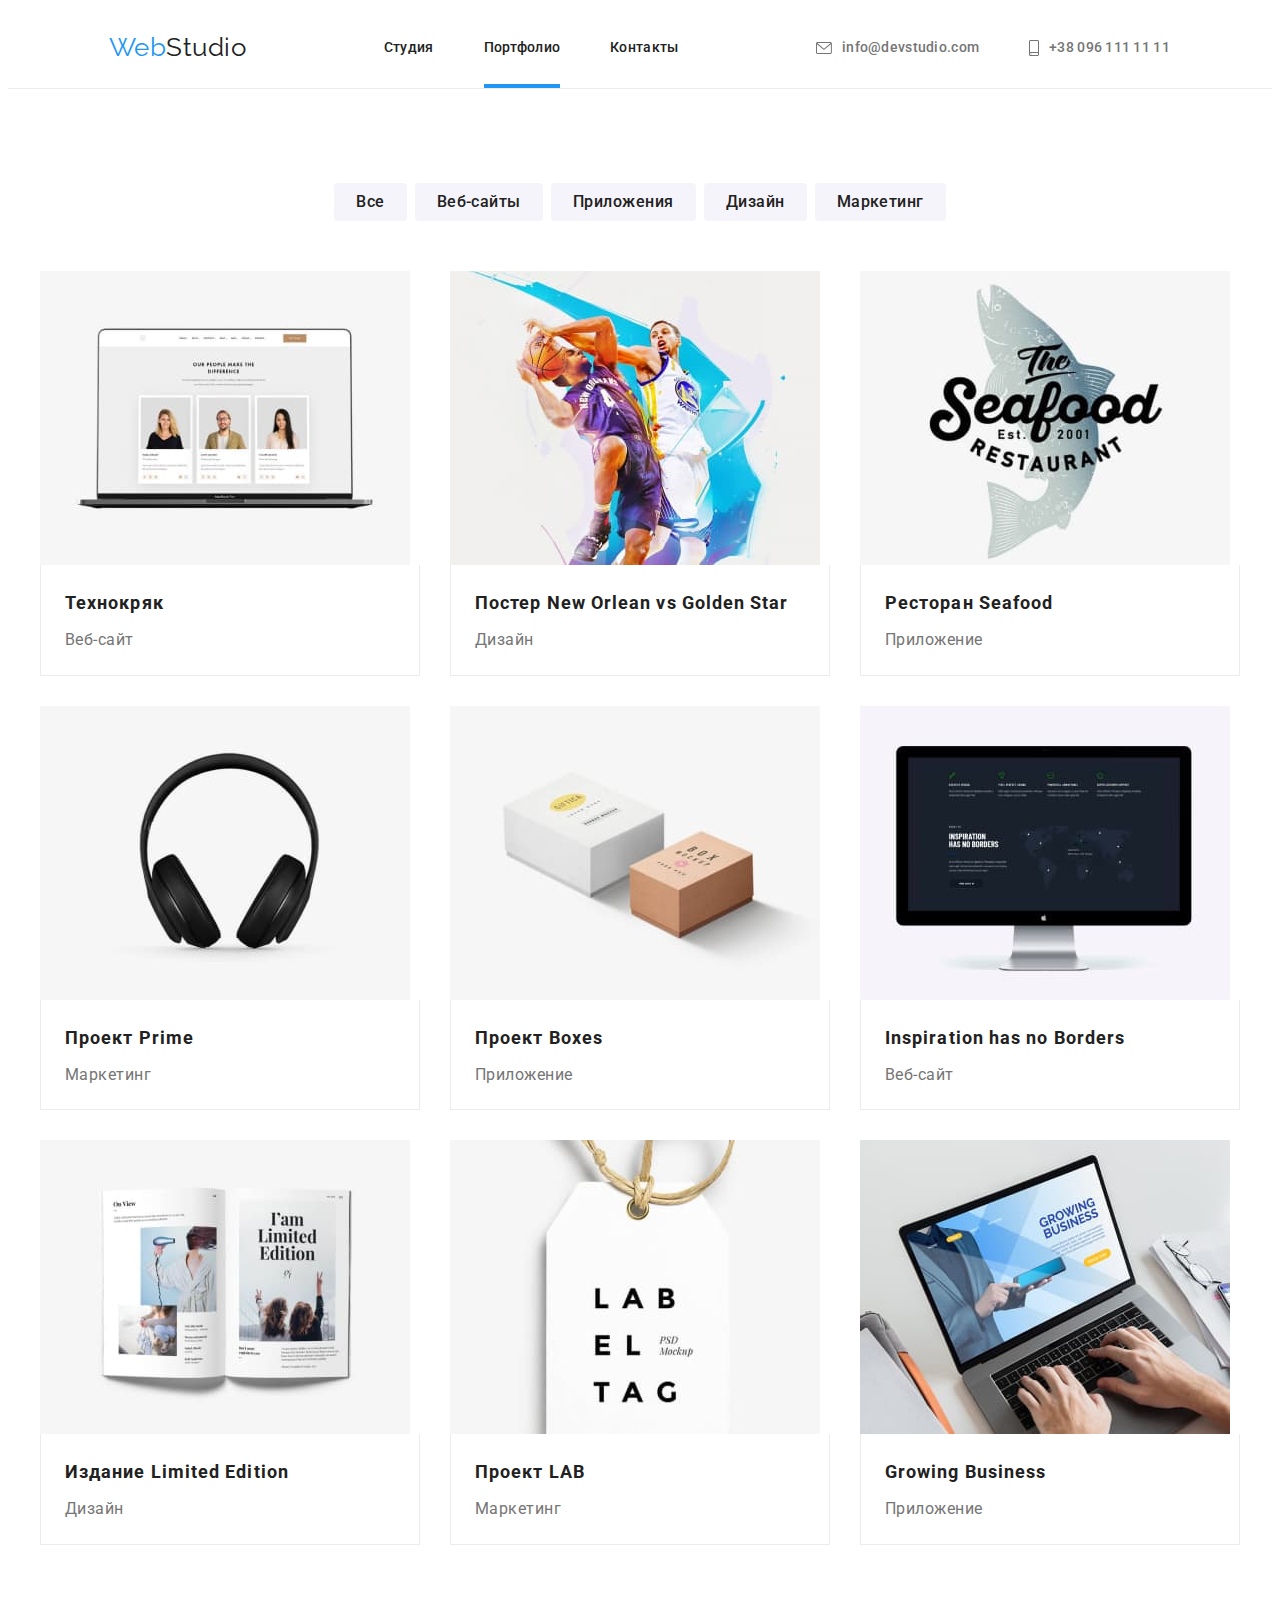
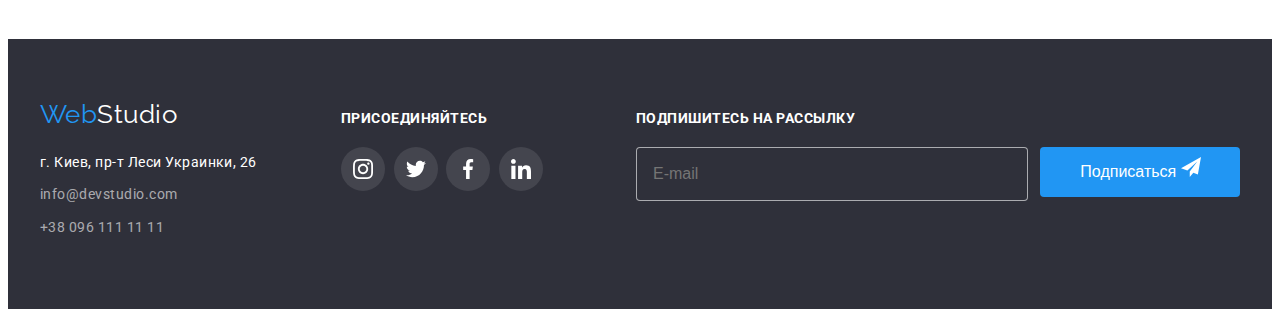
==== profolio.html @ 27721d6b "Замена селекторов шапки" ====
<!DOCTYPE html>
<html lang="ru">
<head>
    <meta charset="UTF-8">
    <meta http-equiv="X-UA-Compatible" content="IE=edge">
    <meta name="viewport" content="width=device-width, initial-scale=1.0">
    <title>Document</title>
    <link href="https://fonts.googleapis.com/css2?family=Raleway:wght@700&family=Roboto:wght@400;500;700;900&display=swap"
        rel="stylesheet">
    <link rel="stylesheet" href="https://cdnjs.cloudflare.com/ajax/libs/modern-normalize/1.1.0/modern-normalize.min.css"
            integrity="sha512-wpPYUAdjBVSE4KJnH1VR1HeZfpl1ub8YT/NKx4PuQ5NmX2tKuGu6U/JRp5y+Y8XG2tV+wKQpNHVUX03MfMFn9Q=="
            crossorigin="anonymous" referrerpolicy="no-referrer" />
    <link rel="stylesheet" href="./css/styles.css">
    <link rel="stylesheet" href="./css/main.css">
</head>
<body>
    <!--Шапка сайта-->
    <header class="header">
        <div class="container">
            <nav class="nav-header">
                <a class="logo" href="/">Web<span class="accent-header">Studio</span></a>
                <ul class="nav-set">
                    <li class="nav-list"><a class="nav-link" href="./index.html">Студия</a></li>
                    <li class="nav-list"><a class="nav-link current" href="./profolio.html">Портфолио</a></li>
                    <li class="nav-list"><a class="nav-link" href="">Контакты</a></li>
                </ul>
                <ul class="nav-adress">
                    <li class="nav-adress-list"><a class="nav-link connect" href="mailto:info@devstudio.com"><svg
                                class="nav-icon icon-envelope" widht="16" height="12">
                                <use href="./images/icons.svg#icon-envelope-hover-1"></use>
                            </svg>info@devstudio.com</a></li>
                    <li class="nav-adress-list widget"><a class="nav-link connect" href=" tel:+380961111111"><svg
                                class="nav-icon icon-phone" widht="10" height="16">
                                <use href="./images/icons.svg#icon-smartphone-1"></use>
                            </svg>+38 096 111 11 11</a></li>
                </ul>
            </nav>
        </div>
    </header>
    <!--Фильтер портфолио -->
    <div class="container">
    <main class="pf-main">
    <!-- <div class="container"> -->
     <ul class="pf-list">
        <li class="pf-list-li"><button class="button secondary" type="button">Все</button></li>
        <li class="pf-list-li"><button class="button secondary" type="button">Веб-сайты</button></li>
        <li class="pf-list-li"><button class="button secondary" type="button">Приложения</button></li>
        <li class="pf-list-li"><button class="button secondary" type="button">Дизайн</button></li>
        <li class="pf-list-li"><button class="button secondary" type="button">Маркетинг</button>
        </li>
    </ul>
    <!--Портфолио-->
    <ul class="port-hd">
        <li class="port-hd-list">
        <div class="port-top-text" ><img class="port-img" src="./images/prof1.jpg" alt="Ноутбук" width="370">
            <p class="port-top-item">Технокряк это современная площадка распространения коронавируса. Компании используют эту платформу для цифрового
            шпионажа и атак на защищённые сервера конкурентов.</p>
        </div>  
        <div class="port-hd-blok border">
            <h2 class="portfolio-title">Технокряк</h2>
            <p class="portfolio-text">Веб-сайт</p>
            </div>
        </li>
        <li class="port-hd-list"><img class="port-img" src="./images/prof2.jpg" alt="Постер" width="370">
            <div class="port-hd-blok border">
            <h2 class="portfolio-title">Постер New Orlean vs Golden Star</h2>
            <p class="portfolio-text">Дизайн</p>
            </div>
        </li>
        <li class="port-hd-list"><img class="port-img" src="./images/prof3.jpg" alt="Эмблема ресторана" width="370">
            <div class="port-hd-blok border">
            <h2 class="portfolio-title">Ресторан Seafood</h2>
            <p class="portfolio-text">Приложение</p>
            </div>
        </li>
        <li class="port-hd-list"><img class="port-img" src="./images/prof4.jpg" alt="Наушники" width="370">
            <div class="port-hd-blok border">
            <h2 class="portfolio-title">Проект Prime</h2>
            <p class="portfolio-text">Маркетинг</p>
            </div>
        </li>
        <li class="port-hd-list"><img class="port-img" src="./images/prof5.jpg" alt="Коробки" width="370">
            <div class="port-hd-blok border">
            <h2 class="portfolio-title">Проект Boxes</h2>
            <p class="portfolio-text">Приложение</p>
            </div>
        </li>
        <li class="port-hd-list"><img class="port-img" src="./images/prof6.jpg" alt="Монитор" width="370">
           <div class="port-hd-blok border">
            <h2 class="portfolio-title">Inspiration has no Borders</h2>
            <p class="portfolio-text">Веб-сайт</p>
            </div>
        </li>
        <li class="port-hd-list"><img class="port-img" src="./images/prof7.jpg" alt="Книга" width="370">
            <div class="port-hd-blok border">
            <h2 class="portfolio-title">Издание Limited Edition</h2>
            <p class="portfolio-text">Дизайн</p>
            </div>
        </li>
        <li class="port-hd-list"><img class="port-img" src="./images/prof8.jpg" alt="Бирка" width="370">
           <div class="port-hd-blok border">
            <h2 class="portfolio-title">Проект LAB</h2>
            <p class="portfolio-text">Маркетинг</p>
            </div>
        </li>
        <li class="port-hd-list"><img class="port-img" src="./images/prof9.jpg" alt="Руки на клавиатуре ноутбука" width="370">
           <div class="port-hd-blok border">
            <h2 class="portfolio-title">Growing Business</h2>
            <p class="portfolio-text">Приложение</p>
            </div>
        </li>
    </ul>
    </div>
    
    </main>
    <!--Подвал-->
<!--Подвал-->
<footer class="footer-title">
    <div class="container ft-block">
        <div class="foot-block">
            <a class="logo ft-logo" href="/">Web<span class="accent-footer">Studio</span></a>
            <ul class="footer-adress">
                <li class="footer-li"><a class="ad-list" href="">
                        г. Киев, пр-т Леси Украинки, 26</a></li>
                <li class="footer-li"><a class="ft-list" href="mailto:info@devstudio.com">info@devstudio.com</a></li>
                <li class="footer-li"><a class="ft-list" href="">+38 096 111 11 11</a></li>
            </ul>
        </div>
        <section class="social-network">
            <h3 class="sn-tatle">ПРИСОЕДИНЯЙТЕСЬ</h3>
            <ul class="sn-list">
                <li class="icon-center">
                    <a class="sn-item" href=""><svg class="sn-icon" widht="20" height="20">
                            <use href="./images/icons.svg#icon-instagram-2-1"></use>
                        </svg>
                    </a>
                </li>
                <li class="icon-center">
                    <a class="sn-item" href="">
                        <svg class="sn-icon" widht="20" height="20">
                            <use href="./images/icons.svg#icon-twitter-1-1"></use>
                        </svg>
                    </a>
                </li>
                <li class="icon-center">
                    <a class="sn-item" href="">
                        <svg class="sn-icon" widht="20" height="20">
                            <use href="./images/icons.svg#icon-facebook-1-1"></use>
                        </svg>
                    </a>
                </li>
                <li class="icon-center">
                    <a class="sn-item" href="">
                        <svg class="sn-icon" widht="20" height="20">
                            <use href="./images/icons.svg#icon-linkedin-1-1"></use>
                        </svg>
                    </a>
                </li>
            </ul>
        </section>
<div class="form-email">
    <p class="form-text">Подпишитесь на рассылку</p>
    <form class="form" action="">
        <input class="form-input" type="email" placeholder="E-mail" />
        <button class="form-btn">Подписаться
            <span><svg class="sn-icon" widht="24" height="24">
                    <use href="./images/icons.svg#icon-icon-send-1"></use>
                </svg></span>
        </button>
    </form>
</div>
    </div>
</footer>
</body>
</html>
---- css/styles.css ----
:root {
  --primary-text-color: #212121;
  --title-text-color: #757575;
  --accent-color: #2196f3;
  --accent-whiter-color: #ffffff;
  --primary-bg-color: #ffffff;
  --secondary-bg-color: #f5f4fa;
  --accent-bg-color: #2f303a;
}

body {
  background-color: var(--primary-bg-color);
  color: var(--primary-text-color);
  font-family: roboto, sans-serif;
  letter-spacing: 0.03em;
}

ul {
  list-style: none;
}

h1,
h2,
h3,
p,
ul {
  margin: 0;
}

ul {
  padding-left: 0;
}

/* General settings (общие стили) */

.container {
  width: 1200px;
  margin-left: auto;
  margin-right: auto;
  padding-left: 15px;
  padding-right: 15px;
}

.section {
  padding-top: 94px;
  padding-bottom: 94px;
}

.section {
  background-color: var(--secondary-bg-color);
}

.bgr-primary {
  background-color: var(--primary-bg-color);
}

/* .section-title {
  background-color: var(--accent-bg-color);
  color: var(--accent-whiter-color);
} */

/* logo*/

.logo {
  color: #2196f3;
  font-family: raleway, sans-serif;
  font-size: 26px;
  line-height: 1.2;
  text-decoration: none;
}
.accent-header {
  color: var(--primary-text-color);
}

.accent-footer {
  color: var(--accent-whiter-color);
}

/* HEADER (шапка сайта) */

.header {
  border-bottom: 1px solid #ececec;
}

.nav-header {
  display: flex;
  justify-content: space-around;
  align-items: center;
}

.nav-set {
  display: flex;
}

.nav-list {
  margin-right: 50px;
}

.nav-list:last-child {
  margin: 0;
}

.nav-link {
  padding-top: 32px;
  padding-bottom: 32px;

  color: var(--primary-text-color);
  font-weight: 500;
  font-size: 14px;
  line-height: 1.14;
  letter-spacing: 0.02em;
  text-decoration: none;
  transition-property: color;
  transition-duration: 250ms;
  transition-timing-function: cubic-bezier(0.4, 0, 0.2, 1);
}

.nav-link:hover,
.nav-link:focus {
  color: var(--accent-color);
}

.nav-link {
  display: inline-flex;
  align-items: center;
  text-decoration: none;
  cursor: pointer;
  position: relative;
}

.nav-adress {
  display: flex;
  color: var(--title-text-color);
}

.nav-adress-list {
  display: inline-block;
  color: var(--title-text-color);
  margin-right: 50px;
  fill: var(--title-text-color);
  transition-property: fill;
  transition-duration: 250ms;
  transition-timing-function: cubic-bezier(0.4, 0, 0.2, 1);
}

.nav-adress-list:last-child {
  margin: 0;
}

.nav-adress-list:hover,
.nav-adress-list:focus {
  fill: var(--accent-color);
}

.widget {
  width: 142px;
}

.nav-icon {
  margin-right: 10px;
  background-position: center;
  background-size: cover;
}

.icon-envelope {
  fill: currentColor;
  width: 16px;
  height: 12px;
}

.icon-phone {
  fill: currentColor;
  width: 10px;
  height: 16px;
  background-size: cover;
}

.connect {
  color: var(--title-text-color);
  transition-property: color;
  transition-duration: 250ms;
  transition-timing-function: cubic-bezier(0.4, 0, 0.2, 1);
}

.connect:hover,
.connect:focus {
  color: var(--accent-color);
}

.connect .current {
  color: var(--accent-color);
}

.current::after {
  content: '';
  background-color: var(--accent-color);
  height: 4px;
  width: 100%;
  position: absolute;
  top: 76px;
}

/* BORDER */

.border {
  border-bottom: 1px solid #ececec;
  border-left: 1px solid #ececec;
  border-right: 1px solid #ececec;
  padding: 20px 24px;
  transition-property: box-shadow;
  transition-duration: 250ms;
  transition-timing-function: cubic-bezier(0.4, 0, 0.2, 1);
}

.border:hover {
  box-shadow: 1px 4px rgba(0, 0, 0, 0.16), 0px 4px rgba(0, 0, 0, 0.06), 0px 1px rgba(0, 0, 0, 0.12);
}

.com-border {
  border: 1px solid rgba(0, 0, 0, 0.2);
  background-color: var(--primary-bg-color);
  border-radius: 1px 1px 4px 4px;
  box-shadow: 0px 2px rgba(0, 0, 0, 0.2), 0px 1px rgba(0, 0, 0, 0.14), 0px 1px rgba(0, 0, 0, 0.12);
}

/*  HEADER*/

.ft-list:hover,
.ft-list:focus,
.ad-list:hover,
.ad-list:focus {
  color: var(--accent-color);
}

/* Герой */

.hero-title {
  padding-top: 200px;
  margin-bottom: 30px;
  font-weight: 900;
  font-size: 44px;
  line-height: 1.4;
  text-align: center;
  letter-spacing: 0.06em;
  text-transform: uppercase;
  color: var(--accent-whiter-color);
}

.hero {
  text-align: center;
}
.container-hero {
  width: 1600px;
  height: 600px;
  margin-left: auto;
  margin-right: auto;
  background-color: var(--accent-bg-color);
  background-image: linear-gradient(to bottom, rgba(47, 48, 58, 0.4), rgba(47, 48, 58, 0.4)),
    url(../images/background.jpg);
  background-size: cover;
}

/* button */

.button.primary {
  padding: 10px 32px;
  font-weight: 700;
  background-color: var(--accent-color);
  color: var(--accent-whiter-color);
  font-family: inherit;
  font-size: 16px;
  line-height: 1.9;
  letter-spacing: 0.06em;
  border-radius: 4px;
  border: none;
  transition-property: background-color, color, border;
  transition-duration: 250ms;
  transition-timing-function: cubic-bezier(0.4, 0, 0.2, 1);
}

.button.secondary {
  padding: 6px 22px;

  background-color: var(--secondary-bg-color);
  color: var(--primary-text-color);
  font-family: inherit;
  font-weight: 500;
  font-size: 16px;
  line-height: 1.6;
  letter-spacing: 0.03em;
  border-radius: 4px;
  border: none;
  transition-property: background-color, color;
  transition-duration: 250ms;
  transition-timing-function: cubic-bezier(0.4, 0, 0.2, 1);
}

.button.secondary:hover,
.button.secondary:focus {
  background-color: var(--accent-color);
  color: var(--accent-whiter-color);
  box-shadow: 0px 2px rgba(0, 0, 0, 0.12), 0px 1px rgba(0, 0, 0, 0.08), 0px 3px rgba(0, 0, 0, 0.1);
}

/* Секция преимущества */

.cont-link {
  display: flex;
}

.advantage-block {
  width: 25%;
  margin-left: 30px;
}

.advantage-block:first-child {
  margin-left: 0;
}

.advantage {
  margin-bottom: 30px;
  display: flex;
  width: 270px;
  height: 120px;
  background-color: var(--secondary-bg-color);
  align-items: center;
  justify-content: center;
}

.advantage-icon {
  width: 70px;
  height: 70px;
  align-items: center;
}

.title {
  margin-bottom: 10px;
  padding-top: 30px;
  font-size: 14px;
  line-height: 1.14;
  text-transform: uppercase;
}

.text {
  color: var(--title-text-color);
  font-size: 14px;
  line-height: 1.7;
}

.not-padding {
  padding-bottom: 0;
}

/* Заголовки */
.headline {
  margin-bottom: 50px;

  font-size: 36px;
  line-height: 1.16;
  text-align: center;
}

.imgs {
  display: flex;
}

.imgs-list {
  margin-left: 30px;
  position: relative;
}

.imgs-list:first-child {
  margin-left: 0;
}

.top-text {
  position: absolute;
  font-size: 14px;
  line-height: 1.14;
  background-color: rgba(47, 48, 58, 0.8);
  width: 370px;
  height: 70px;
  top: 224px;
  color: var(--accent-whiter-color);
  text-align: center;
  text-transform: uppercase;
  padding-top: 27px;
}

/* Команда */

.command {
  display: flex;
}

.com-title {
  margin-left: 30px;
}

.com-title:first-child {
  margin-left: 0;
}

.com-img {
}

.list {
  margin-bottom: 10px;
  font-weight: 500;
  font-size: 16px;
  line-height: 1.19;
}

.item {
  margin-bottom: 16px;
  color: var(--title-text-color);
  font-size: 16px;
  line-height: 1.19;
}

.command-text {
  padding-top: 30px;
  padding-bottom: 30px;
  text-align: center;
}
.command-list {
  display: flex;
  padding-right: 32px;
  padding-left: 32px;
  justify-content: space-between;
}

.command-item {
  display: inline-flex;
  width: 44px;
  height: 44px;
  border-radius: 50%;
  justify-content: center;
  align-items: center;
  fill: #afb1b8;
  transition-property: background-color;
  transition-duration: 250ms;
  transition-timing-function: cubic-bezier(0.4, 0, 0.2, 1);
}

.command-item:last-child {
  margin-right: 0px;
}

.command-icon {
  display: inline-flex;
  width: 20px;
  height: 20px;
  background-size: contain;
  background-position: center;
}

.command-item:hover,
.command-item:focus {
  background-color: var(--accent-color);
  fill: var(--primary-bg-color);
}

/* Постоянные клиенты */

.crappy-clients {
  display: flex;
  width: 100%;
}

.crappy-list {
  display: flex;
  margin-right: 30px;
  background-color: var(--primary-bg-color);
  border: 1px solid #afb1b8;
  border-radius: 4px;
  width: 170px;
  height: 92px;
  justify-content: center;
  align-items: center;
  transition-property: border;
  transition-duration: 250ms;
  transition-timing-function: cubic-bezier(0.4, 0, 0.2, 1);
}

.icon-clients {
  fill: #afb1b8;
  transition-property: fill;
  transition-duration: 250ms;
  transition-timing-function: cubic-bezier(0.4, 0, 0.2, 1);
}

.not-margin {
  margin-right: 0px;
}

.shadow {
  box-shadow: 0px 4px rgba(0, 0, 0, 0.25);
}

.crappy-list:hover,
.crappy-list:focus {
  border: 1px solid var(--accent-color);
  fill: var(--accent-color);
}

.crappy-list:hover .icon-clients,
.crappy-list:focus .icon-clients {
  fill: var(--accent-color);
}
.shadow:hover,
.shadow:focus {
  box-shadow: 0px 4px rgba(54, 58, 248, 0.253);
}

/* Портфолио */

.pf-main {
  padding-top: 94px;
  padding-bottom: 94px;
}
.pf-list {
  margin-bottom: 50px;
  display: flex;
  justify-content: center;
  align-items: center;
}

.portfolio-title {
  margin-bottom: 4px;
  font-size: 18px;
  line-height: 2;
  letter-spacing: 0.06em;
}

.portfolio-text {
  color: var(--title-text-color);
  font-size: 16px;
  line-height: 1.87;
}

.port-hd {
  display: flex;
  flex-wrap: wrap;
  margin-left: -30px;
  margin-bottom: -30px;
  padding: 0;
  list-style: none;
  justify-content: center;
}

.port-hd-list {
  width: inherit;
  margin-left: 30px;
  margin-bottom: 30px;
  flex-basis: calc((100% - 90px) / 3);
  transition-property: box-shadow;
  transition-duration: 250ms;
  transition-timing-function: cubic-bezier(0.4, 0, 0.2, 1);
}

.port-hd-list:hover {
  box-shadow: 1px 4px rgba(0, 0, 0, 0.16), 0px 4px rgba(0, 0, 0, 0.06), 0px 1px rgba(0, 0, 0, 0.12);
}

.port-hd-list:hover .port-top-item {
  transform: translateY(0);
}

.port-img {
  display: block;
  margin: 0;
  padding: 0;
}

.port-top-text {
  position: relative;
  overflow: hidden;
}

.port-top-item {
  position: absolute;
  top: 0;
  left: 0;
  font-size: 18px;
  line-height: 1.55;
  width: 370px;
  height: 100%;
  background-color: rgba(33, 150, 243, 0.9);
  color: var(--accent-whiter-color);
  padding: 24px 63px;
  transform: translateY(100%);
  transition: transform 300ms linear;
}

/* Подвал */
.footer-title {
  padding-top: 60px;
  padding-bottom: 60px;

  background-color: var(--accent-bg-color);
  font-size: 14px;
  line-height: 1.71;
}

.footer-li {
  margin-bottom: 9px;
}
.ad-list {
  color: var(--accent-whiter-color);
  text-decoration: none;
  transition-property: color;
  transition-duration: 250ms;
  transition-timing-function: cubic-bezier(0.4, 0, 0.2, 1);
}

.ft-list {
  color: rgba(255, 255, 255, 0.6);
  text-decoration: none;
  transition-property: color;
  transition-duration: 250ms;
  transition-timing-function: cubic-bezier(0.4, 0, 0.2, 1);
}

.pf-list-li {
  margin-left: 8px;
}

.pf-list-li:first-child {
  margin-left: 0;
}

.ft-logo {
  display: block;
  width: 145px;
  padding-bottom: 20px;
}

.social-network {
  padding-top: 12px;
  display: flex;
  width: 207px;
  margin-right: 93px;
  flex-direction: column;

  color: var(--accent-whiter-color);
}
.sn-tatle {
  font-family: inherit;
  font-size: 14px;
  line-height: 1.14;
  align-items: center;
}

.sn-list {
  display: flex;
  justify-content: space-between;
}

.sn-item {
  display: inline-flex;
  width: 44px;
  height: 44px;
  background-color: rgba(255, 255, 255, 0.1);
  border-radius: 50%;
  justify-content: center;
  align-items: center;
  transition-property: background-color;
  transition-duration: 250ms;
  transition-timing-function: cubic-bezier(0.4, 0, 0.2, 1);
}

.sn-item:last-child {
  margin-right: 0px;
}

.sn-icon {
  display: inline-flex;
  width: 20px;
  height: 20px;
  background-size: contain;
  background-position: center;
  fill: var(--primary-bg-color);
}

.sn-item:hover,
.sn-item:focus {
  background-color: var(--accent-color);
}

.center {
  display: block;
  align-items: center;
}
.ft-block {
  display: flex;
}

.sn-tatle {
  margin-bottom: 20px;
}

.footer-adress {
  display: block;
  flex-direction: column;
  width: 231px;
}

.foot-block {
  display: block;
  margin-right: 70px;
}

.form-text {
  font-size: 14px;
  font-weight: 700;
  line-height: 1.14;
  color: var(--accent-whiter-color);
  text-transform: uppercase;
  margin-bottom: 20px;
  padding-top: 12px;
}
.form-input {
  font-size: 16px;
  line-height: 1.25;
  color: rgba(255, 255, 255, 0.6);
  width: 358px;
  height: 50px;
  background-color: var(--accent-bg-color);
  border: 1px solid rgba(255, 255, 255, 0.6);
  border-radius: 4px;
  padding-left: 16px;
  padding-right: 16px;
  margin-right: 12px;
}

.form-btn {
  font-size: 16px;
  line-height: 1.87;
  text-align: center;
  color: var(--accent-whiter-color);
  width: 200px;
  height: 50px;
  padding: 10px 28px 10px 29px;
  background-color: var(--accent-color);
  border: none;
  border-radius: 4px;
}

.form {
  display: flex;
}

/* MODAL */
.backdrop {
  position: fixed;
  width: 100vw;
  height: 100vh;
  background-color: rgba(0, 0, 0, 0.2);
  top: 0;
}

.modal {
  position: absolute;
  width: 528px;
  min-height: 581px;
  background-color: #ffffff;
  border-radius: 4px;
  top: 50%;
  left: 50%;
  transform: translate(-50%, -50%);
  padding: 40px 40px 0 40px;
}
.close-btn {
  position: absolute;
  top: 8px;
  right: 8px;
  width: 30px;
  height: 30px;

  background-image: url(../images/close.png);
  background-position: center;
  border-radius: 50%;
  border: 1px solid #afb1b8;
  transition-property: background-color;
  transition-duration: 250ms;
  transition-timing-function: cubic-bezier(0.4, 0, 0.2, 1);
}

.close-btn:hover,
.close-btn:focus {
  background-image: url(../images/close2.png);
  border: 1px solid var(--accent-color);
}

.is-hidden {
  visibility: hidden;
  opacity: 0;
  pointer-events: none;
}

.modal-title {
  font-size: 20px;
  line-height: 1.15;
  text-align: center;
  font-weight: 700;
  margin-bottom: 12px;
}

.modal-ladel {
  display: block;
  font-size: 12px;
  display: flex;
  flex-direction: column;
  width: 100%;
  color: var(--title-text-color);
  margin-bottom: 5px;
}

.input-wrap {
  height: 40px;
  display: block;
  position: relative;
}

.modal-input {
  width: 100%;
  height: 40px;
  background-color: transparent;
  border-radius: 5px;
  border: 1px solid rgba(33, 33, 33, 0.2);
  margin-bottom: 10px;
  padding-left: 41px;
  outline: none;
}

.modal-input-icon {
  position: absolute;
  top: 50%;
  transform: translateY(-50%);
  left: 12px;
}

.comment {
  font-size: 12px;
  line-height: 1.16;
  width: 100%;
  height: 120px;
  padding: 8px 16px 12px 16px;
  background-color: transparent;
  border-radius: 5px;
  border: 1px solid rgba(33, 33, 33, 0.2);
  resize: none;
  color: rgba(117, 117, 117, 0.5);
  margin-bottom: 10px;
}

.button-send {
  width: 200px;
  height: 50px;
  font-size: 16px;
  line-height: 1.87;
  font-weight: 700;
  color: var(--accent-whiter-color);
  background-color: var(--accent-color);
  border: none;
  border-radius: 4px;
  padding: 10px 55px;
  text-align: center;
  margin-left: 125px;
  margin-top: 20px;
  transition-property: background-color, color;
  transition-duration: 250ms;
  transition-timing-function: cubic-bezier(0.4, 0, 0.2, 1);
}

.check-text {
  display: flex;
  align-items: center;
  justify-content: center;
  position: relative;
  font-size: 14px;
  line-height: 1.71;
  color: var(--title-text-color);
  margin-right: 5px;
}
.check-link {
  color: var(--accent-color);
  margin: 5px;
}

.check-text span {
  display: flex;
  align-items: center;
  justify-content: center;
  width: 15px;
  height: 15px;
  border: 2px solid var(--primary-text-color);
  border-radius: 2px;
  margin-right: 5px;
}

.input-icon-check {
  display: flex;
  fill: var(--accent-whiter-color);
}

.modal-input:focus {
  border: 1px solid var(--accent-color);
}

.modal-input:focus + .modal-input-icon {
  fill: var(--accent-color);
}
.modal-fielt {
  margin-bottom: 10px;
}

.input-check:checked + .check-text span {
  background-color: var(--accent-color);
  border: none;
}
---- css/main.css ----
/* No CSS *//*# sourceMappingURL=main.css.map */
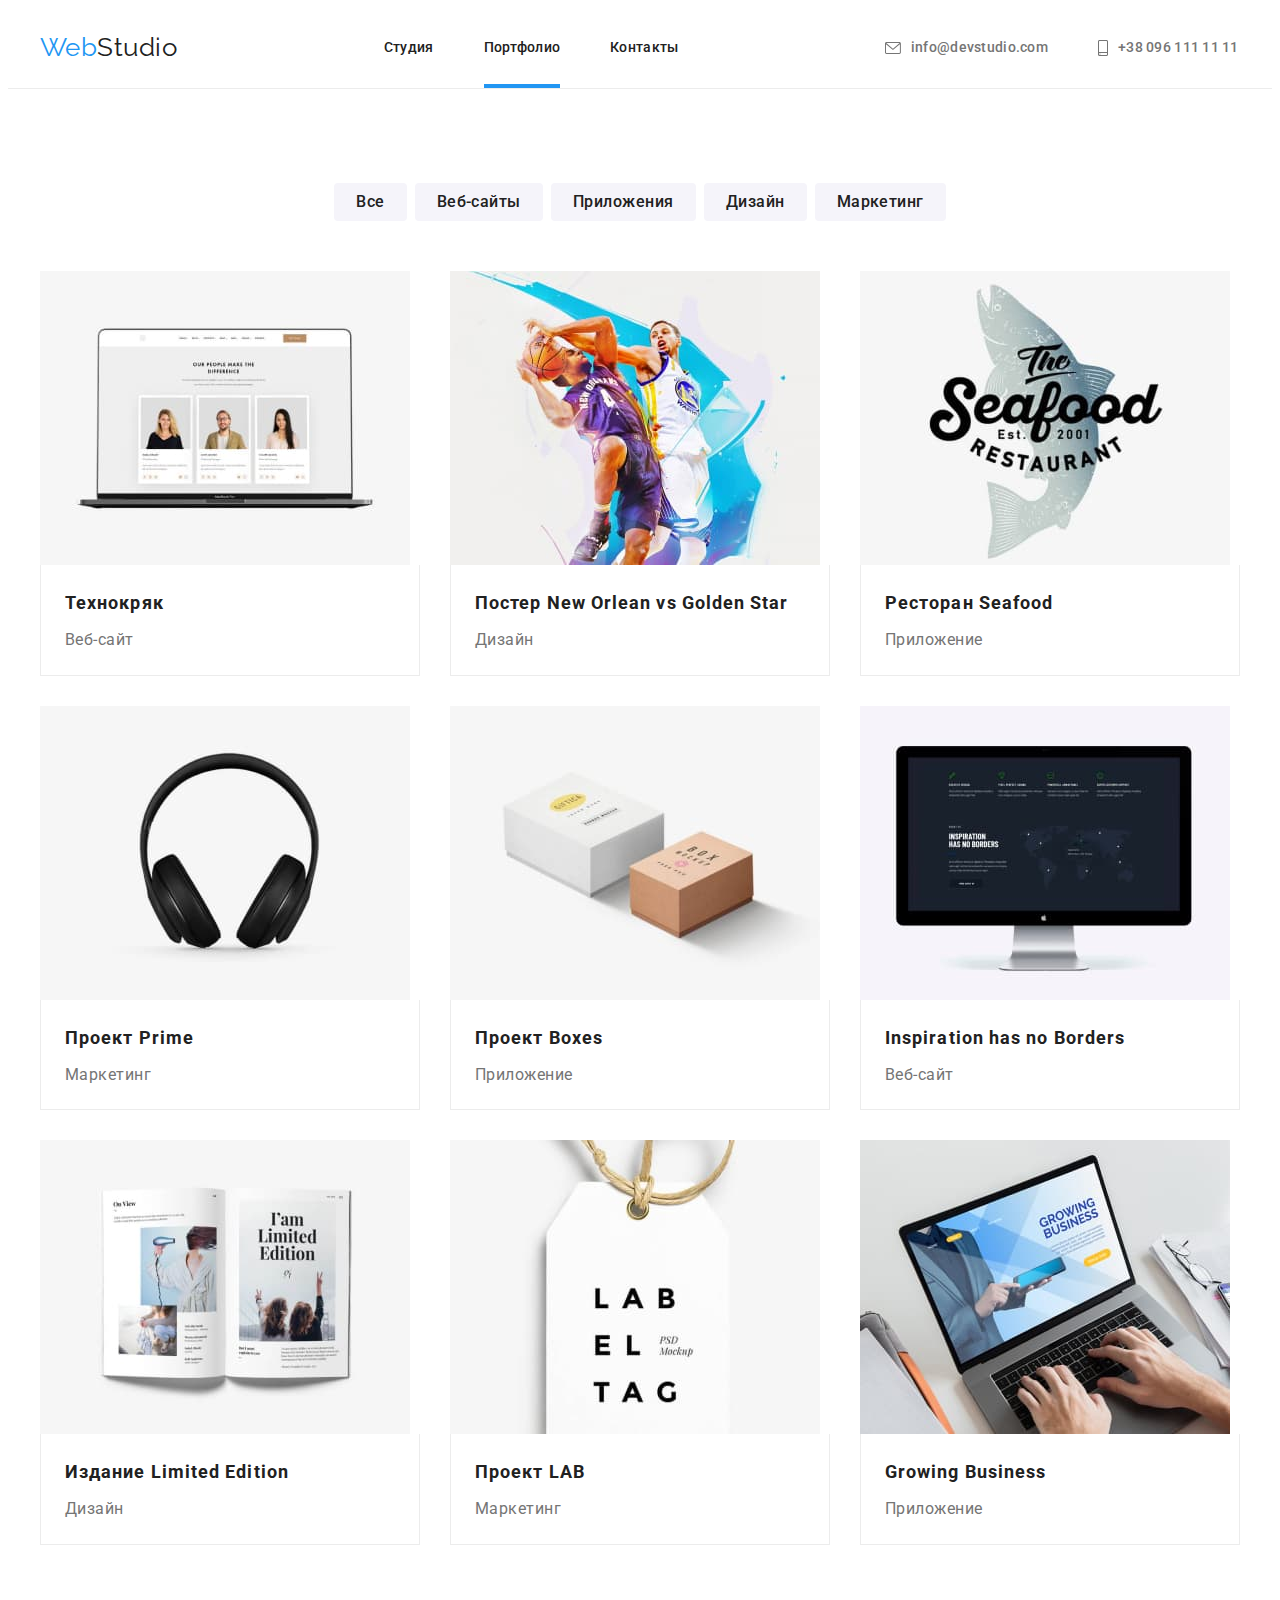
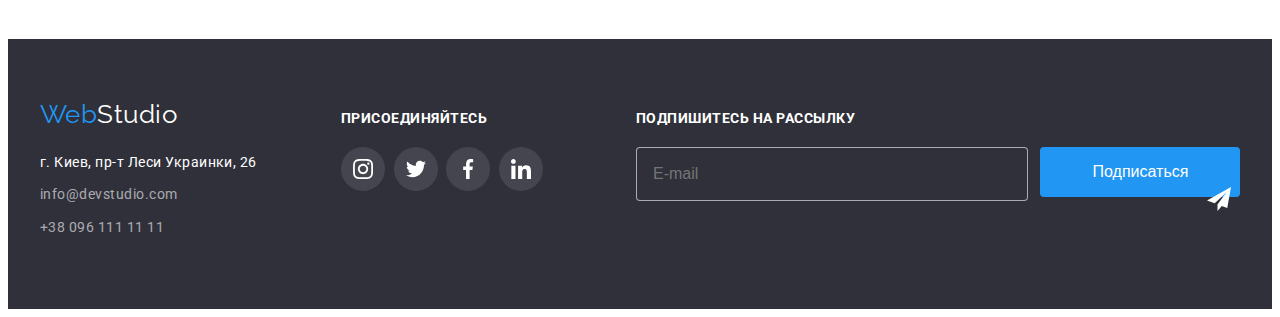
==== commit 8a297b76: "Замена селекторов 7" ====
--- a/profolio.html
+++ b/profolio.html
@@ -128,35 +128,36 @@
         </div>
         <section class="social-network">
             <h3 class="sn-tatle">ПРИСОЕДИНЯЙТЕСЬ</h3>
-            <ul class="sn-list">
-                <li class="icon-center">
-                    <a class="sn-item" href=""><svg class="sn-icon" widht="20" height="20">
-                            <use href="./images/icons.svg#icon-instagram-2-1"></use>
-                        </svg>
-                    </a>
-                </li>
-                <li class="icon-center">
-                    <a class="sn-item" href="">
-                        <svg class="sn-icon" widht="20" height="20">
-                            <use href="./images/icons.svg#icon-twitter-1-1"></use>
-                        </svg>
-                    </a>
-                </li>
-                <li class="icon-center">
-                    <a class="sn-item" href="">
-                        <svg class="sn-icon" widht="20" height="20">
-                            <use href="./images/icons.svg#icon-facebook-1-1"></use>
-                        </svg>
-                    </a>
-                </li>
-                <li class="icon-center">
-                    <a class="sn-item" href="">
-                        <svg class="sn-icon" widht="20" height="20">
-                            <use href="./images/icons.svg#icon-linkedin-1-1"></use>
-                        </svg>
-                    </a>
-                </li>
-            </ul>
+        <ul class="socials">
+            <li class="socials-list">
+                <a class="socials-link footer-soc-link" href=""><svg class="socials-icon footer-soc-icon" widht="20"
+                        height="20">
+                        <use href="./images/icons.svg#icon-instagram-2-1"></use>
+                    </svg>
+                </a>
+            </li>
+            <li class="socials-list">
+                <a class="socials-link footer-soc-link" href="">
+                    <svg class="socials-icon footer-soc-icon" widht="20" height="20">
+                        <use href="./images/icons.svg#icon-twitter-1-1"></use>
+                    </svg>
+                </a>
+            </li>
+            <li class="socials-list">
+                <a class="socials-link footer-soc-link" href="">
+                    <svg class="socials-icon footer-soc-icon" widht="20" height="20">
+                        <use href="./images/icons.svg#icon-facebook-1-1"></use>
+                    </svg>
+                </a>
+            </li>
+            <li class="socials-list">
+                <a class="socials-link footer-soc-link" href="">
+                    <svg class="socials-icon footer-soc-icon" widht="20" height="20">
+                        <use href="./images/icons.svg#icon-linkedin-1-1"></use>
+                    </svg>
+                </a>
+            </li>
+        </ul>
         </section>
 <div class="form-email">
     <p class="form-text">Подпишитесь на рассылку</p>
--- a/css/styles.css
+++ b/css/styles.css
@@ -1,58 +1,4 @@
-:root {
-  --primary-text-color: #212121;
-  --title-text-color: #757575;
-  --accent-color: #2196f3;
-  --accent-whiter-color: #ffffff;
-  --primary-bg-color: #ffffff;
-  --secondary-bg-color: #f5f4fa;
-  --accent-bg-color: #2f303a;
-}
-
-body {
-  background-color: var(--primary-bg-color);
-  color: var(--primary-text-color);
-  font-family: roboto, sans-serif;
-  letter-spacing: 0.03em;
-}
-
-ul {
-  list-style: none;
-}
-
-h1,
-h2,
-h3,
-p,
-ul {
-  margin: 0;
-}
-
-ul {
-  padding-left: 0;
-}
-
 /* General settings (общие стили) */
-
-.container {
-  width: 1200px;
-  margin-left: auto;
-  margin-right: auto;
-  padding-left: 15px;
-  padding-right: 15px;
-}
-
-.section {
-  padding-top: 94px;
-  padding-bottom: 94px;
-}
-
-.section {
-  background-color: var(--secondary-bg-color);
-}
-
-.bgr-primary {
-  background-color: var(--primary-bg-color);
-}
 
 /* .section-title {
   background-color: var(--accent-bg-color);
@@ -61,169 +7,23 @@
 
 /* logo*/
 
-.logo {
-  color: #2196f3;
-  font-family: raleway, sans-serif;
-  font-size: 26px;
-  line-height: 1.2;
-  text-decoration: none;
-}
-.accent-header {
-  color: var(--primary-text-color);
-}
-
-.accent-footer {
-  color: var(--accent-whiter-color);
-}
-
 /* HEADER (шапка сайта) */
-
-.header {
-  border-bottom: 1px solid #ececec;
-}
-
-.nav-header {
-  display: flex;
-  justify-content: space-around;
-  align-items: center;
-}
-
-.nav-set {
-  display: flex;
-}
-
-.nav-list {
-  margin-right: 50px;
-}
-
-.nav-list:last-child {
-  margin: 0;
-}
-
-.nav-link {
-  padding-top: 32px;
-  padding-bottom: 32px;
-
-  color: var(--primary-text-color);
-  font-weight: 500;
-  font-size: 14px;
-  line-height: 1.14;
-  letter-spacing: 0.02em;
-  text-decoration: none;
-  transition-property: color;
-  transition-duration: 250ms;
-  transition-timing-function: cubic-bezier(0.4, 0, 0.2, 1);
-}
-
-.nav-link:hover,
-.nav-link:focus {
-  color: var(--accent-color);
-}
-
-.nav-link {
-  display: inline-flex;
-  align-items: center;
-  text-decoration: none;
-  cursor: pointer;
-  position: relative;
-}
-
-.nav-adress {
-  display: flex;
-  color: var(--title-text-color);
-}
-
-.nav-adress-list {
-  display: inline-block;
-  color: var(--title-text-color);
-  margin-right: 50px;
-  fill: var(--title-text-color);
-  transition-property: fill;
-  transition-duration: 250ms;
-  transition-timing-function: cubic-bezier(0.4, 0, 0.2, 1);
-}
-
-.nav-adress-list:last-child {
-  margin: 0;
-}
-
-.nav-adress-list:hover,
-.nav-adress-list:focus {
-  fill: var(--accent-color);
-}
-
-.widget {
-  width: 142px;
-}
-
-.nav-icon {
-  margin-right: 10px;
-  background-position: center;
-  background-size: cover;
-}
-
-.icon-envelope {
-  fill: currentColor;
-  width: 16px;
-  height: 12px;
-}
-
-.icon-phone {
-  fill: currentColor;
-  width: 10px;
-  height: 16px;
-  background-size: cover;
-}
-
-.connect {
-  color: var(--title-text-color);
-  transition-property: color;
-  transition-duration: 250ms;
-  transition-timing-function: cubic-bezier(0.4, 0, 0.2, 1);
-}
-
-.connect:hover,
-.connect:focus {
-  color: var(--accent-color);
-}
-
-.connect .current {
-  color: var(--accent-color);
-}
-
-.current::after {
-  content: '';
-  background-color: var(--accent-color);
-  height: 4px;
-  width: 100%;
-  position: absolute;
-  top: 76px;
-}
 
 /* BORDER */
 
-.border {
-  border-bottom: 1px solid #ececec;
-  border-left: 1px solid #ececec;
-  border-right: 1px solid #ececec;
-  padding: 20px 24px;
-  transition-property: box-shadow;
-  transition-duration: 250ms;
-  transition-timing-function: cubic-bezier(0.4, 0, 0.2, 1);
-}
+/* Герой */
 
-.border:hover {
-  box-shadow: 1px 4px rgba(0, 0, 0, 0.16), 0px 4px rgba(0, 0, 0, 0.06), 0px 1px rgba(0, 0, 0, 0.12);
-}
+/* button */
 
-.com-border {
-  border: 1px solid rgba(0, 0, 0, 0.2);
-  background-color: var(--primary-bg-color);
-  border-radius: 1px 1px 4px 4px;
-  box-shadow: 0px 2px rgba(0, 0, 0, 0.2), 0px 1px rgba(0, 0, 0, 0.14), 0px 1px rgba(0, 0, 0, 0.12);
-}
+/* Секция преимущества */
 
-/*  HEADER*/
+/* Заголовки */
+
+/* Команда */
+
+/* Постоянные клиенты */
+
+/* Портфолио */
 
 .ft-list:hover,
 .ft-list:focus,
@@ -231,289 +31,6 @@
 .ad-list:focus {
   color: var(--accent-color);
 }
-
-/* Герой */
-
-.hero-title {
-  padding-top: 200px;
-  margin-bottom: 30px;
-  font-weight: 900;
-  font-size: 44px;
-  line-height: 1.4;
-  text-align: center;
-  letter-spacing: 0.06em;
-  text-transform: uppercase;
-  color: var(--accent-whiter-color);
-}
-
-.hero {
-  text-align: center;
-}
-.container-hero {
-  width: 1600px;
-  height: 600px;
-  margin-left: auto;
-  margin-right: auto;
-  background-color: var(--accent-bg-color);
-  background-image: linear-gradient(to bottom, rgba(47, 48, 58, 0.4), rgba(47, 48, 58, 0.4)),
-    url(../images/background.jpg);
-  background-size: cover;
-}
-
-/* button */
-
-.button.primary {
-  padding: 10px 32px;
-  font-weight: 700;
-  background-color: var(--accent-color);
-  color: var(--accent-whiter-color);
-  font-family: inherit;
-  font-size: 16px;
-  line-height: 1.9;
-  letter-spacing: 0.06em;
-  border-radius: 4px;
-  border: none;
-  transition-property: background-color, color, border;
-  transition-duration: 250ms;
-  transition-timing-function: cubic-bezier(0.4, 0, 0.2, 1);
-}
-
-.button.secondary {
-  padding: 6px 22px;
-
-  background-color: var(--secondary-bg-color);
-  color: var(--primary-text-color);
-  font-family: inherit;
-  font-weight: 500;
-  font-size: 16px;
-  line-height: 1.6;
-  letter-spacing: 0.03em;
-  border-radius: 4px;
-  border: none;
-  transition-property: background-color, color;
-  transition-duration: 250ms;
-  transition-timing-function: cubic-bezier(0.4, 0, 0.2, 1);
-}
-
-.button.secondary:hover,
-.button.secondary:focus {
-  background-color: var(--accent-color);
-  color: var(--accent-whiter-color);
-  box-shadow: 0px 2px rgba(0, 0, 0, 0.12), 0px 1px rgba(0, 0, 0, 0.08), 0px 3px rgba(0, 0, 0, 0.1);
-}
-
-/* Секция преимущества */
-
-.cont-link {
-  display: flex;
-}
-
-.advantage-block {
-  width: 25%;
-  margin-left: 30px;
-}
-
-.advantage-block:first-child {
-  margin-left: 0;
-}
-
-.advantage {
-  margin-bottom: 30px;
-  display: flex;
-  width: 270px;
-  height: 120px;
-  background-color: var(--secondary-bg-color);
-  align-items: center;
-  justify-content: center;
-}
-
-.advantage-icon {
-  width: 70px;
-  height: 70px;
-  align-items: center;
-}
-
-.title {
-  margin-bottom: 10px;
-  padding-top: 30px;
-  font-size: 14px;
-  line-height: 1.14;
-  text-transform: uppercase;
-}
-
-.text {
-  color: var(--title-text-color);
-  font-size: 14px;
-  line-height: 1.7;
-}
-
-.not-padding {
-  padding-bottom: 0;
-}
-
-/* Заголовки */
-.headline {
-  margin-bottom: 50px;
-
-  font-size: 36px;
-  line-height: 1.16;
-  text-align: center;
-}
-
-.imgs {
-  display: flex;
-}
-
-.imgs-list {
-  margin-left: 30px;
-  position: relative;
-}
-
-.imgs-list:first-child {
-  margin-left: 0;
-}
-
-.top-text {
-  position: absolute;
-  font-size: 14px;
-  line-height: 1.14;
-  background-color: rgba(47, 48, 58, 0.8);
-  width: 370px;
-  height: 70px;
-  top: 224px;
-  color: var(--accent-whiter-color);
-  text-align: center;
-  text-transform: uppercase;
-  padding-top: 27px;
-}
-
-/* Команда */
-
-.command {
-  display: flex;
-}
-
-.com-title {
-  margin-left: 30px;
-}
-
-.com-title:first-child {
-  margin-left: 0;
-}
-
-.com-img {
-}
-
-.list {
-  margin-bottom: 10px;
-  font-weight: 500;
-  font-size: 16px;
-  line-height: 1.19;
-}
-
-.item {
-  margin-bottom: 16px;
-  color: var(--title-text-color);
-  font-size: 16px;
-  line-height: 1.19;
-}
-
-.command-text {
-  padding-top: 30px;
-  padding-bottom: 30px;
-  text-align: center;
-}
-.command-list {
-  display: flex;
-  padding-right: 32px;
-  padding-left: 32px;
-  justify-content: space-between;
-}
-
-.command-item {
-  display: inline-flex;
-  width: 44px;
-  height: 44px;
-  border-radius: 50%;
-  justify-content: center;
-  align-items: center;
-  fill: #afb1b8;
-  transition-property: background-color;
-  transition-duration: 250ms;
-  transition-timing-function: cubic-bezier(0.4, 0, 0.2, 1);
-}
-
-.command-item:last-child {
-  margin-right: 0px;
-}
-
-.command-icon {
-  display: inline-flex;
-  width: 20px;
-  height: 20px;
-  background-size: contain;
-  background-position: center;
-}
-
-.command-item:hover,
-.command-item:focus {
-  background-color: var(--accent-color);
-  fill: var(--primary-bg-color);
-}
-
-/* Постоянные клиенты */
-
-.crappy-clients {
-  display: flex;
-  width: 100%;
-}
-
-.crappy-list {
-  display: flex;
-  margin-right: 30px;
-  background-color: var(--primary-bg-color);
-  border: 1px solid #afb1b8;
-  border-radius: 4px;
-  width: 170px;
-  height: 92px;
-  justify-content: center;
-  align-items: center;
-  transition-property: border;
-  transition-duration: 250ms;
-  transition-timing-function: cubic-bezier(0.4, 0, 0.2, 1);
-}
-
-.icon-clients {
-  fill: #afb1b8;
-  transition-property: fill;
-  transition-duration: 250ms;
-  transition-timing-function: cubic-bezier(0.4, 0, 0.2, 1);
-}
-
-.not-margin {
-  margin-right: 0px;
-}
-
-.shadow {
-  box-shadow: 0px 4px rgba(0, 0, 0, 0.25);
-}
-
-.crappy-list:hover,
-.crappy-list:focus {
-  border: 1px solid var(--accent-color);
-  fill: var(--accent-color);
-}
-
-.crappy-list:hover .icon-clients,
-.crappy-list:focus .icon-clients {
-  fill: var(--accent-color);
-}
-.shadow:hover,
-.shadow:focus {
-  box-shadow: 0px 4px rgba(54, 58, 248, 0.253);
-}
-
-/* Портфолио */
 
 .pf-main {
   padding-top: 94px;
@@ -636,6 +153,7 @@
   padding-bottom: 20px;
 }
 
+/* socials */
 .social-network {
   padding-top: 12px;
   display: flex;
@@ -652,46 +170,6 @@
   align-items: center;
 }
 
-.sn-list {
-  display: flex;
-  justify-content: space-between;
-}
-
-.sn-item {
-  display: inline-flex;
-  width: 44px;
-  height: 44px;
-  background-color: rgba(255, 255, 255, 0.1);
-  border-radius: 50%;
-  justify-content: center;
-  align-items: center;
-  transition-property: background-color;
-  transition-duration: 250ms;
-  transition-timing-function: cubic-bezier(0.4, 0, 0.2, 1);
-}
-
-.sn-item:last-child {
-  margin-right: 0px;
-}
-
-.sn-icon {
-  display: inline-flex;
-  width: 20px;
-  height: 20px;
-  background-size: contain;
-  background-position: center;
-  fill: var(--primary-bg-color);
-}
-
-.sn-item:hover,
-.sn-item:focus {
-  background-color: var(--accent-color);
-}
-
-.center {
-  display: block;
-  align-items: center;
-}
 .ft-block {
   display: flex;
 }
@@ -700,6 +178,7 @@
   margin-bottom: 20px;
 }
 
+/* footer */
 .footer-adress {
   display: block;
   flex-direction: column;
@@ -710,213 +189,6 @@
   display: block;
   margin-right: 70px;
 }
-
-.form-text {
-  font-size: 14px;
-  font-weight: 700;
-  line-height: 1.14;
-  color: var(--accent-whiter-color);
-  text-transform: uppercase;
-  margin-bottom: 20px;
-  padding-top: 12px;
-}
-.form-input {
-  font-size: 16px;
-  line-height: 1.25;
-  color: rgba(255, 255, 255, 0.6);
-  width: 358px;
-  height: 50px;
-  background-color: var(--accent-bg-color);
-  border: 1px solid rgba(255, 255, 255, 0.6);
-  border-radius: 4px;
-  padding-left: 16px;
-  padding-right: 16px;
-  margin-right: 12px;
-}
-
-.form-btn {
-  font-size: 16px;
-  line-height: 1.87;
-  text-align: center;
-  color: var(--accent-whiter-color);
-  width: 200px;
-  height: 50px;
-  padding: 10px 28px 10px 29px;
-  background-color: var(--accent-color);
-  border: none;
-  border-radius: 4px;
-}
-
-.form {
-  display: flex;
-}
+/* form */
 
 /* MODAL */
-.backdrop {
-  position: fixed;
-  width: 100vw;
-  height: 100vh;
-  background-color: rgba(0, 0, 0, 0.2);
-  top: 0;
-}
-
-.modal {
-  position: absolute;
-  width: 528px;
-  min-height: 581px;
-  background-color: #ffffff;
-  border-radius: 4px;
-  top: 50%;
-  left: 50%;
-  transform: translate(-50%, -50%);
-  padding: 40px 40px 0 40px;
-}
-.close-btn {
-  position: absolute;
-  top: 8px;
-  right: 8px;
-  width: 30px;
-  height: 30px;
-
-  background-image: url(../images/close.png);
-  background-position: center;
-  border-radius: 50%;
-  border: 1px solid #afb1b8;
-  transition-property: background-color;
-  transition-duration: 250ms;
-  transition-timing-function: cubic-bezier(0.4, 0, 0.2, 1);
-}
-
-.close-btn:hover,
-.close-btn:focus {
-  background-image: url(../images/close2.png);
-  border: 1px solid var(--accent-color);
-}
-
-.is-hidden {
-  visibility: hidden;
-  opacity: 0;
-  pointer-events: none;
-}
-
-.modal-title {
-  font-size: 20px;
-  line-height: 1.15;
-  text-align: center;
-  font-weight: 700;
-  margin-bottom: 12px;
-}
-
-.modal-ladel {
-  display: block;
-  font-size: 12px;
-  display: flex;
-  flex-direction: column;
-  width: 100%;
-  color: var(--title-text-color);
-  margin-bottom: 5px;
-}
-
-.input-wrap {
-  height: 40px;
-  display: block;
-  position: relative;
-}
-
-.modal-input {
-  width: 100%;
-  height: 40px;
-  background-color: transparent;
-  border-radius: 5px;
-  border: 1px solid rgba(33, 33, 33, 0.2);
-  margin-bottom: 10px;
-  padding-left: 41px;
-  outline: none;
-}
-
-.modal-input-icon {
-  position: absolute;
-  top: 50%;
-  transform: translateY(-50%);
-  left: 12px;
-}
-
-.comment {
-  font-size: 12px;
-  line-height: 1.16;
-  width: 100%;
-  height: 120px;
-  padding: 8px 16px 12px 16px;
-  background-color: transparent;
-  border-radius: 5px;
-  border: 1px solid rgba(33, 33, 33, 0.2);
-  resize: none;
-  color: rgba(117, 117, 117, 0.5);
-  margin-bottom: 10px;
-}
-
-.button-send {
-  width: 200px;
-  height: 50px;
-  font-size: 16px;
-  line-height: 1.87;
-  font-weight: 700;
-  color: var(--accent-whiter-color);
-  background-color: var(--accent-color);
-  border: none;
-  border-radius: 4px;
-  padding: 10px 55px;
-  text-align: center;
-  margin-left: 125px;
-  margin-top: 20px;
-  transition-property: background-color, color;
-  transition-duration: 250ms;
-  transition-timing-function: cubic-bezier(0.4, 0, 0.2, 1);
-}
-
-.check-text {
-  display: flex;
-  align-items: center;
-  justify-content: center;
-  position: relative;
-  font-size: 14px;
-  line-height: 1.71;
-  color: var(--title-text-color);
-  margin-right: 5px;
-}
-.check-link {
-  color: var(--accent-color);
-  margin: 5px;
-}
-
-.check-text span {
-  display: flex;
-  align-items: center;
-  justify-content: center;
-  width: 15px;
-  height: 15px;
-  border: 2px solid var(--primary-text-color);
-  border-radius: 2px;
-  margin-right: 5px;
-}
-
-.input-icon-check {
-  display: flex;
-  fill: var(--accent-whiter-color);
-}
-
-.modal-input:focus {
-  border: 1px solid var(--accent-color);
-}
-
-.modal-input:focus + .modal-input-icon {
-  fill: var(--accent-color);
-}
-.modal-fielt {
-  margin-bottom: 10px;
-}
-
-.input-check:checked + .check-text span {
-  background-color: var(--accent-color);
-  border: none;
-}
--- a/css/main.css
+++ b/css/main.css
@@ -1 +1,744 @@
-/* No CSS *//*# sourceMappingURL=main.css.map */+@charset "UTF-8";
+:root {
+  --primary-text-color: #212121;
+  --title-text-color: #757575;
+  --accent-color: #2196f3;
+  --accent-whiter-color: #ffffff;
+  --primary-bg-color: #ffffff;
+  --secondary-bg-color: #f5f4fa;
+  --accent-bg-color: #2f303a;
+}
+
+h1,
+h2,
+h3,
+p {
+  margin: 0;
+}
+
+ul {
+  padding-left: 0;
+  margin: 0;
+}
+
+.section {
+  padding-top: 94px;
+  padding-bottom: 94px;
+}
+
+.not-padding {
+  padding-bottom: 0;
+}
+
+.section {
+  background-color: var(--secondary-bg-color);
+}
+
+.bgr-primary {
+  background-color: var(--primary-bg-color);
+}
+
+body {
+  background-color: var(--primary-bg-color);
+  color: var(--primary-text-color);
+  font-family: roboto, sans-serif;
+  letter-spacing: 0.03em;
+}
+
+ul {
+  list-style: none;
+}
+
+.not-padding {
+  padding-bottom: 0;
+}
+
+.not-margin {
+  margin-right: 0px;
+}
+
+/* заголовки */
+.section {
+  background-color: var(--secondary-bg-color);
+}
+
+.bgr-primary {
+  background-color: var(--primary-bg-color);
+}
+
+.container {
+  width: 1200px;
+  margin-left: auto;
+  margin-right: auto;
+  padding-left: 15px;
+  padding-right: 15px;
+}
+
+.logo {
+  color: #2196f3;
+  font-family: raleway, sans-serif;
+  font-size: 26px;
+  line-height: 1.2;
+  text-decoration: none;
+}
+
+.accent-header {
+  color: var(--primary-text-color);
+}
+
+.accent-footer {
+  color: var(--accent-whiter-color);
+}
+
+.header {
+  border-bottom: 1px solid #ececec;
+}
+
+.nav-header {
+  display: flex;
+  justify-content: space-between;
+  align-items: center;
+}
+
+.nav-set {
+  display: flex;
+}
+
+.nav-list {
+  margin-right: 50px;
+}
+
+.nav-list:last-child {
+  margin: 0;
+}
+
+.nav-link {
+  padding-top: 32px;
+  padding-bottom: 32px;
+  color: var(--primary-text-color);
+  font-weight: 500;
+  font-size: 14px;
+  line-height: 1.14;
+  letter-spacing: 0.02em;
+  text-decoration: none;
+  transition-property: color;
+  transition-duration: 250ms;
+  transition-timing-function: cubic-bezier(0.4, 0, 0.2, 1);
+}
+
+.nav-link:hover,
+.nav-link:focus {
+  color: var(--accent-color);
+}
+
+.nav-link {
+  display: inline-flex;
+  align-items: center;
+  text-decoration: none;
+  cursor: pointer;
+  position: relative;
+}
+
+.nav-adress {
+  display: flex;
+  color: var(--title-text-color);
+}
+
+.nav-adress-list {
+  display: inline-block;
+  color: var(--title-text-color);
+  margin-right: 50px;
+  fill: var(--title-text-color);
+  transition-property: fill;
+  transition-duration: 250ms;
+  transition-timing-function: cubic-bezier(0.4, 0, 0.2, 1);
+}
+
+.nav-adress-list:last-child {
+  margin: 0;
+}
+
+.nav-adress-list:hover,
+.nav-adress-list:focus {
+  fill: var(--accent-color);
+}
+
+.widget {
+  width: 142px;
+}
+
+.nav-icon {
+  margin-right: 10px;
+  background-position: center;
+  background-size: cover;
+}
+
+.icon-envelope {
+  fill: currentColor;
+  width: 16px;
+  height: 12px;
+}
+
+.icon-phone {
+  fill: currentColor;
+  width: 10px;
+  height: 16px;
+  background-size: cover;
+}
+
+.connect {
+  color: var(--title-text-color);
+  transition-property: color;
+  transition-duration: 250ms;
+  transition-timing-function: cubic-bezier(0.4, 0, 0.2, 1);
+}
+
+.connect:hover,
+.connect:focus {
+  color: var(--accent-color);
+}
+
+.connect .current {
+  color: var(--accent-color);
+}
+
+.current::after {
+  content: '';
+  background-color: var(--accent-color);
+  height: 4px;
+  width: 100%;
+  position: absolute;
+  top: 76px;
+}
+
+.border {
+  border-bottom: 1px solid #ececec;
+  border-left: 1px solid #ececec;
+  border-right: 1px solid #ececec;
+  padding: 20px 24px;
+  transition-property: box-shadow;
+  transition-duration: 250ms;
+  transition-timing-function: cubic-bezier(0.4, 0, 0.2, 1);
+}
+
+.border:hover {
+  box-shadow: 1px 4px rgba(0, 0, 0, 0.16), 0px 4px rgba(0, 0, 0, 0.06), 0px 1px rgba(0, 0, 0, 0.12);
+}
+
+.about-border {
+  border: 1px solid rgba(0, 0, 0, 0.2);
+  background-color: var(--primary-bg-color);
+  border-radius: 1px 1px 4px 4px;
+  box-shadow: 0px 2px rgba(0, 0, 0, 0.2), 0px 1px rgba(0, 0, 0, 0.14), 0px 1px rgba(0, 0, 0, 0.12);
+}
+
+.hero {
+  width: 1600px;
+  height: 600px;
+  margin-left: auto;
+  margin-right: auto;
+  background-color: var(--accent-bg-color);
+  background-image: linear-gradient(to bottom, rgba(47, 48, 58, 0.4), rgba(47, 48, 58, 0.4)), url(../images/background.jpg);
+  background-size: cover;
+  text-align: center;
+}
+
+.hero-title {
+  padding-top: 200px;
+  margin-bottom: 30px;
+  font-weight: 900;
+  font-size: 44px;
+  line-height: 1.4;
+  text-align: center;
+  letter-spacing: 0.06em;
+  text-transform: uppercase;
+  color: var(--accent-whiter-color);
+}
+
+.button.primary {
+  padding: 10px 32px;
+  font-weight: 700;
+  background-color: var(--accent-color);
+  color: var(--accent-whiter-color);
+  font-family: inherit;
+  font-size: 16px;
+  line-height: 1.9;
+  letter-spacing: 0.06em;
+  border-radius: 4px;
+  border: none;
+  transition-property: background-color, color, border;
+  transition-duration: 250ms;
+  transition-timing-function: cubic-bezier(0.4, 0, 0.2, 1);
+}
+
+.button.secondary {
+  padding: 6px 22px;
+  background-color: var(--secondary-bg-color);
+  color: var(--primary-text-color);
+  font-family: inherit;
+  font-weight: 500;
+  font-size: 16px;
+  line-height: 1.6;
+  letter-spacing: 0.03em;
+  border-radius: 4px;
+  border: none;
+  transition-property: background-color, color;
+  transition-duration: 250ms;
+  transition-timing-function: cubic-bezier(0.4, 0, 0.2, 1);
+}
+
+.button.secondary:hover,
+.button.secondary:focus {
+  background-color: var(--accent-color);
+  color: var(--accent-whiter-color);
+  box-shadow: 0px 2px rgba(0, 0, 0, 0.12), 0px 1px rgba(0, 0, 0, 0.08), 0px 3px rgba(0, 0, 0, 0.1);
+}
+
+.feature {
+  display: flex;
+}
+
+.feature-list {
+  width: 25%;
+  margin-left: 30px;
+}
+
+.feature-list:first-child {
+  margin-left: 0;
+}
+
+.feature-img {
+  margin-bottom: 30px;
+  display: flex;
+  width: 270px;
+  height: 120px;
+  background-color: var(--secondary-bg-color);
+  align-items: center;
+  justify-content: center;
+}
+
+.feature-icon {
+  width: 70px;
+  height: 70px;
+  align-items: center;
+}
+
+.title {
+  margin-bottom: 10px;
+  font-size: 14px;
+  line-height: 1.14;
+  text-transform: uppercase;
+}
+
+.text {
+  color: var(--title-text-color);
+  font-size: 14px;
+  line-height: 1.7;
+}
+
+.pre-title {
+  margin-bottom: 50px;
+  font-size: 36px;
+  line-height: 1.16;
+  text-align: center;
+}
+
+.activity {
+  display: flex;
+}
+
+.activity-list {
+  margin-left: 30px;
+  position: relative;
+}
+
+.activity-list:first-child {
+  margin-left: 0;
+}
+
+.activity-text {
+  position: absolute;
+  font-size: 14px;
+  line-height: 1.14;
+  background-color: rgba(47, 48, 58, 0.8);
+  width: 370px;
+  height: 70px;
+  top: 224px;
+  color: var(--accent-whiter-color);
+  text-align: center;
+  text-transform: uppercase;
+  padding-top: 27px;
+}
+
+.socials {
+  display: flex;
+  justify-content: space-between;
+}
+
+.about-soc {
+  padding-right: 32px;
+  padding-left: 32px;
+}
+
+.socials-list {
+  width: 44px;
+  height: 44px;
+}
+
+.socials-link {
+  display: inline-flex;
+  width: 100%;
+  height: 100%;
+  border-radius: 50%;
+  justify-content: center;
+  align-items: center;
+  transition-property: background-color;
+  transition-duration: 250ms;
+  transition-timing-function: cubic-bezier(0.4, 0, 0.2, 1);
+}
+
+.socials-link:last-child {
+  margin-right: 0px;
+}
+
+.socials-icon {
+  display: inline-flex;
+  width: 20px;
+  height: 20px;
+  background-size: contain;
+  background-position: center;
+}
+
+.socials-link:hover,
+.socials-link:focus {
+  background-color: var(--accent-color);
+  fill: var(--primary-bg-color);
+}
+
+.about-soc-link {
+  fill: #afb1b8;
+}
+
+.footer-soc-link {
+  background-color: rgba(255, 255, 255, 0.1);
+  transition-property: background-color;
+  transition-duration: 250ms;
+  transition-timing-function: cubic-bezier(0.4, 0, 0.2, 1);
+}
+
+.footer-soc-link:hover,
+.footer-soc-link:focus {
+  background-color: var(--accent-color);
+}
+
+.footer-soc-icon {
+  fill: var(--primary-bg-color);
+}
+
+.about {
+  display: flex;
+}
+
+.about-list {
+  margin-left: 30px;
+}
+
+.about-list:first-child {
+  margin-left: 0;
+}
+
+.about-title {
+  margin-bottom: 10px;
+  font-weight: 500;
+  font-size: 16px;
+  line-height: 1.19;
+}
+
+.about-text {
+  margin-bottom: 16px;
+  color: var(--title-text-color);
+  font-size: 16px;
+  line-height: 1.19;
+}
+
+.about-items {
+  padding-top: 30px;
+  padding-bottom: 30px;
+  text-align: center;
+}
+
+.clients {
+  display: flex;
+  width: 100%;
+}
+
+.client-list {
+  margin-left: 30px;
+}
+
+.client-list:first-child {
+  margin-left: 0px;
+}
+
+.clients-link {
+  display: flex;
+  background-color: var(--primary-bg-color);
+  border: 1px solid #afb1b8;
+  border-radius: 4px;
+  width: 170px;
+  height: 92px;
+  justify-content: center;
+  align-items: center;
+  transition-property: border;
+  transition-duration: 250ms;
+  transition-timing-function: cubic-bezier(0.4, 0, 0.2, 1);
+}
+
+.clients-link:hover,
+.clients-link:focus {
+  border: 1px solid var(--accent-color);
+  fill: var(--accent-color);
+}
+
+.clients-link:hover .clients-icon,
+.clients-link:focus .clients-icon {
+  fill: var(--accent-color);
+}
+
+.clients-icon {
+  fill: #afb1b8;
+  transition-property: fill;
+  transition-duration: 250ms;
+  transition-timing-function: cubic-bezier(0.4, 0, 0.2, 1);
+}
+
+.shadow {
+  box-shadow: 0px 4px rgba(0, 0, 0, 0.25);
+}
+
+.shadow:hover,
+.shadow:focus {
+  box-shadow: 0px 4px rgba(54, 58, 248, 0.253);
+}
+
+.form-text {
+  font-size: 14px;
+  font-weight: 700;
+  line-height: 1.14;
+  color: var(--accent-whiter-color);
+  text-transform: uppercase;
+  margin-bottom: 20px;
+  padding-top: 12px;
+}
+
+.form {
+  display: flex;
+}
+
+.form-input {
+  font-size: 16px;
+  line-height: 1.25;
+  color: rgba(255, 255, 255, 0.6);
+  width: 358px;
+  height: 50px;
+  background-color: var(--accent-bg-color);
+  border: 1px solid rgba(255, 255, 255, 0.6);
+  border-radius: 4px;
+  padding-left: 16px;
+  padding-right: 16px;
+  margin-right: 12px;
+}
+
+.form-btn {
+  font-size: 16px;
+  line-height: 1.87;
+  text-align: center;
+  color: var(--accent-whiter-color);
+  width: 200px;
+  height: 50px;
+  padding: 10px 28px 10px 29px;
+  background-color: var(--accent-color);
+  border: none;
+  border-radius: 4px;
+}
+
+.form-icon {
+  display: inline-flex;
+  width: 20px;
+  height: 20px;
+  background-size: contain;
+  background-position: center;
+  fill: var(--primary-bg-color);
+}
+
+.backdrop {
+  position: fixed;
+  width: 100vw;
+  height: 100vh;
+  background-color: rgba(0, 0, 0, 0.2);
+  top: 0;
+}
+
+.modal {
+  position: absolute;
+  width: 528px;
+  min-height: 581px;
+  background-color: #ffffff;
+  border-radius: 4px;
+  top: 50%;
+  left: 50%;
+  transform: translate(-50%, -50%);
+  padding: 40px 40px 0 40px;
+}
+
+.close-btn {
+  position: absolute;
+  top: 8px;
+  right: 8px;
+  width: 30px;
+  height: 30px;
+  background-image: url(../images/close.png);
+  background-position: center;
+  border-radius: 50%;
+  border: 1px solid #afb1b8;
+  transition-property: background-color;
+  transition-duration: 250ms;
+  transition-timing-function: cubic-bezier(0.4, 0, 0.2, 1);
+}
+
+.close-btn:hover,
+.close-btn:focus {
+  background-image: url(../images/close2.png);
+  border: 1px solid var(--accent-color);
+}
+
+.is-hidden {
+  visibility: hidden;
+  opacity: 0;
+  pointer-events: none;
+}
+
+.modal-title {
+  font-size: 20px;
+  line-height: 1.15;
+  text-align: center;
+  font-weight: 700;
+  margin-bottom: 12px;
+}
+
+.modal-ladel {
+  display: block;
+  font-size: 12px;
+  display: flex;
+  flex-direction: column;
+  width: 100%;
+  color: var(--title-text-color);
+  margin-bottom: 5px;
+}
+
+.input-wrap {
+  height: 40px;
+  display: block;
+  position: relative;
+}
+
+.modal-input {
+  width: 100%;
+  height: 40px;
+  background-color: transparent;
+  border-radius: 5px;
+  border: 1px solid rgba(33, 33, 33, 0.2);
+  margin-bottom: 10px;
+  padding-left: 41px;
+  outline: none;
+}
+
+.modal-input-icon {
+  position: absolute;
+  top: 50%;
+  transform: translateY(-50%);
+  left: 12px;
+}
+
+.comment {
+  font-size: 12px;
+  line-height: 1.16;
+  width: 100%;
+  height: 120px;
+  padding: 8px 16px 12px 16px;
+  background-color: transparent;
+  border-radius: 5px;
+  border: 1px solid rgba(33, 33, 33, 0.2);
+  resize: none;
+  color: rgba(117, 117, 117, 0.5);
+  margin-bottom: 10px;
+}
+
+.button-send {
+  width: 200px;
+  height: 50px;
+  font-size: 16px;
+  line-height: 1.87;
+  font-weight: 700;
+  color: var(--accent-whiter-color);
+  background-color: var(--accent-color);
+  border: none;
+  border-radius: 4px;
+  padding: 10px 55px;
+  text-align: center;
+  margin-left: 125px;
+  margin-top: 20px;
+  transition-property: background-color, color;
+  transition-duration: 250ms;
+  transition-timing-function: cubic-bezier(0.4, 0, 0.2, 1);
+}
+
+.check-text {
+  display: flex;
+  align-items: center;
+  justify-content: center;
+  position: relative;
+  font-size: 14px;
+  line-height: 1.71;
+  color: var(--title-text-color);
+  margin-right: 5px;
+}
+
+.check-link {
+  color: var(--accent-color);
+  margin: 5px;
+}
+
+.check-text span {
+  display: flex;
+  align-items: center;
+  justify-content: center;
+  width: 15px;
+  height: 15px;
+  border: 2px solid var(--primary-text-color);
+  border-radius: 2px;
+  margin-right: 5px;
+}
+
+.input-icon-check {
+  display: flex;
+  fill: var(--accent-whiter-color);
+}
+
+.modal-input:focus {
+  border: 1px solid var(--accent-color);
+}
+
+.modal-input:focus + .modal-input-icon {
+  fill: var(--accent-color);
+}
+
+.modal-fielt {
+  margin-bottom: 10px;
+}
+
+.input-check:checked + .check-text span {
+  background-color: var(--accent-color);
+  border: none;
+}
+/*# sourceMappingURL=main.css.map */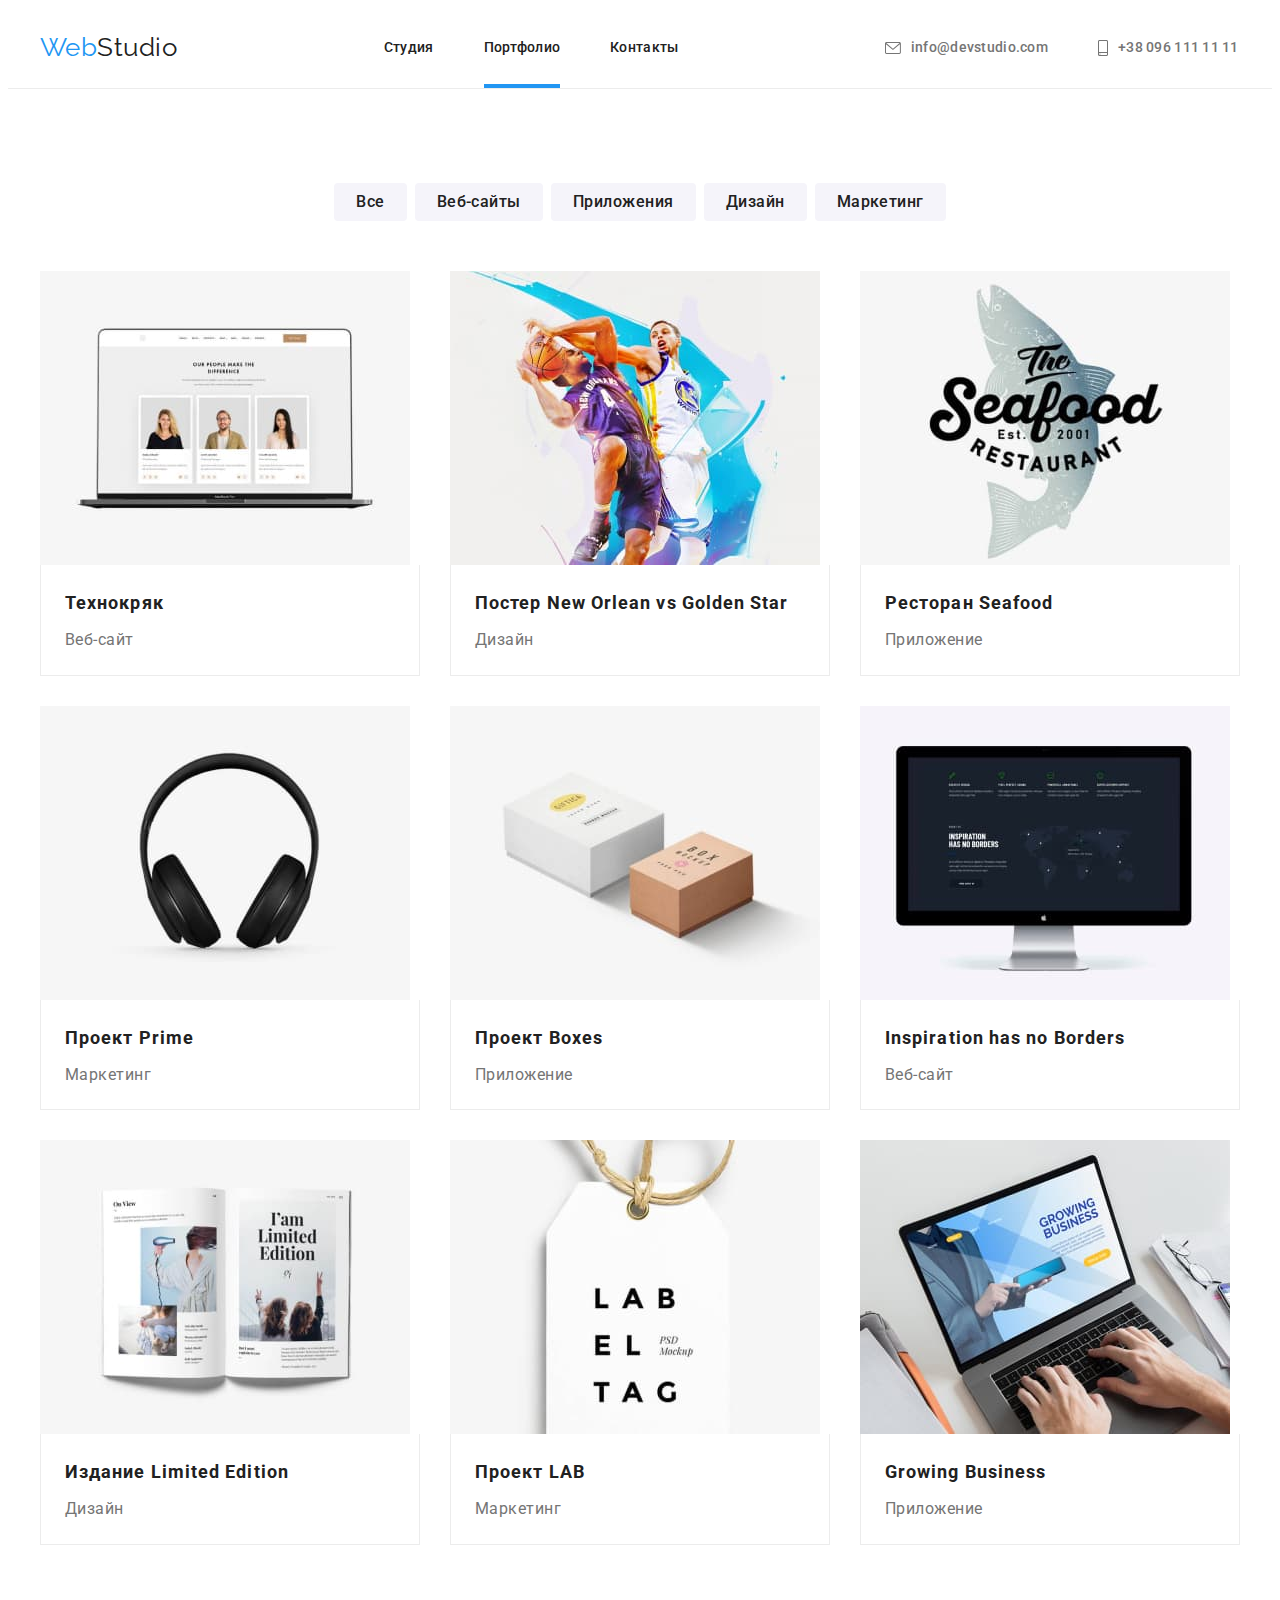
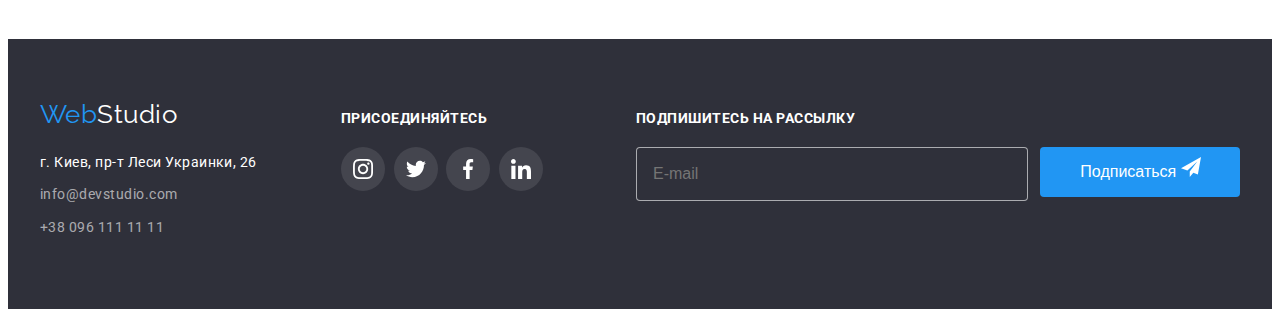
==== commit 8378b892: "Замена селекторов 8" ====
--- a/profolio.html
+++ b/profolio.html
@@ -115,62 +115,62 @@
     </main>
     <!--Подвал-->
 <!--Подвал-->
-<footer class="footer-title">
-    <div class="container ft-block">
-        <div class="foot-block">
-            <a class="logo ft-logo" href="/">Web<span class="accent-footer">Studio</span></a>
+<footer class="footer">
+    <div class="container footer-container">
+        <div class="footer-block">
+            <a class="logo footer-logo-element" href="/">Web<span class="accent-footer">Studio</span></a>
             <ul class="footer-adress">
-                <li class="footer-li"><a class="ad-list" href="">
+                <li class="footer-list"><a class="adress-link" href="">
                         г. Киев, пр-т Леси Украинки, 26</a></li>
-                <li class="footer-li"><a class="ft-list" href="mailto:info@devstudio.com">info@devstudio.com</a></li>
-                <li class="footer-li"><a class="ft-list" href="">+38 096 111 11 11</a></li>
+                <li class="footer-list"><a class="contact-link" href="mailto:info@devstudio.com">info@devstudio.com</a>
+                </li>
+                <li class="footer-list"><a class="contact-link" href="">+38 096 111 11 11</a></li>
             </ul>
         </div>
-        <section class="social-network">
-            <h3 class="sn-tatle">ПРИСОЕДИНЯЙТЕСЬ</h3>
-        <ul class="socials">
-            <li class="socials-list">
-                <a class="socials-link footer-soc-link" href=""><svg class="socials-icon footer-soc-icon" widht="20"
-                        height="20">
-                        <use href="./images/icons.svg#icon-instagram-2-1"></use>
-                    </svg>
-                </a>
-            </li>
-            <li class="socials-list">
-                <a class="socials-link footer-soc-link" href="">
-                    <svg class="socials-icon footer-soc-icon" widht="20" height="20">
-                        <use href="./images/icons.svg#icon-twitter-1-1"></use>
-                    </svg>
-                </a>
-            </li>
-            <li class="socials-list">
-                <a class="socials-link footer-soc-link" href="">
-                    <svg class="socials-icon footer-soc-icon" widht="20" height="20">
-                        <use href="./images/icons.svg#icon-facebook-1-1"></use>
-                    </svg>
-                </a>
-            </li>
-            <li class="socials-list">
-                <a class="socials-link footer-soc-link" href="">
-                    <svg class="socials-icon footer-soc-icon" widht="20" height="20">
-                        <use href="./images/icons.svg#icon-linkedin-1-1"></use>
-                    </svg>
-                </a>
-            </li>
-        </ul>
+        <section class="footer-socials-blok">
+            <h3 class="footer-title">ПРИСОЕДИНЯЙТЕСЬ</h3>
+            <ul class="socials">
+                <li class="socials-list">
+                    <a class="socials-link footer-soc-link" href=""><svg class="socials-icon footer-soc-icon" widht="20"
+                            height="20">
+                            <use href="./images/icons.svg#icon-instagram-2-1"></use>
+                        </svg>
+                    </a>
+                </li>
+                <li class="socials-list">
+                    <a class="socials-link footer-soc-link" href="">
+                        <svg class="socials-icon footer-soc-icon" widht="20" height="20">
+                            <use href="./images/icons.svg#icon-twitter-1-1"></use>
+                        </svg>
+                    </a>
+                </li>
+                <li class="socials-list">
+                    <a class="socials-link footer-soc-link" href="">
+                        <svg class="socials-icon footer-soc-icon" widht="20" height="20">
+                            <use href="./images/icons.svg#icon-facebook-1-1"></use>
+                        </svg>
+                    </a>
+                </li>
+                <li class="socials-list">
+                    <a class="socials-link footer-soc-link" href="">
+                        <svg class="socials-icon footer-soc-icon" widht="20" height="20">
+                            <use href="./images/icons.svg#icon-linkedin-1-1"></use>
+                        </svg>
+                    </a>
+                </li>
+            </ul>
         </section>
-<div class="form-email">
-    <p class="form-text">Подпишитесь на рассылку</p>
-    <form class="form" action="">
-        <input class="form-input" type="email" placeholder="E-mail" />
-        <button class="form-btn">Подписаться
-            <span><svg class="sn-icon" widht="24" height="24">
-                    <use href="./images/icons.svg#icon-icon-send-1"></use>
-                </svg></span>
-        </button>
-    </form>
-</div>
-    </div>
+        <div class="form-email">
+            <p class="form-text">Подпишитесь на рассылку</p>
+            <form class="form" action="">
+                <input class="form-input" type="email" placeholder="E-mail" />
+                <button class="form-btn">Подписаться
+                    <span><svg class="form-icon" widht="24" height="24">
+                            <use href="./images/icons.svg#icon-icon-send-1"></use>
+                        </svg></span>
+                </button>
+            </form>
+        </div>
 </footer>
 </body>
 </html>--- a/css/styles.css
+++ b/css/styles.css
@@ -24,13 +24,6 @@
 /* Постоянные клиенты */
 
 /* Портфолио */
-
-.ft-list:hover,
-.ft-list:focus,
-.ad-list:hover,
-.ad-list:focus {
-  color: var(--accent-color);
-}
 
 .pf-main {
   padding-top: 94px;
@@ -109,36 +102,6 @@
   transform: translateY(100%);
   transition: transform 300ms linear;
 }
-
-/* Подвал */
-.footer-title {
-  padding-top: 60px;
-  padding-bottom: 60px;
-
-  background-color: var(--accent-bg-color);
-  font-size: 14px;
-  line-height: 1.71;
-}
-
-.footer-li {
-  margin-bottom: 9px;
-}
-.ad-list {
-  color: var(--accent-whiter-color);
-  text-decoration: none;
-  transition-property: color;
-  transition-duration: 250ms;
-  transition-timing-function: cubic-bezier(0.4, 0, 0.2, 1);
-}
-
-.ft-list {
-  color: rgba(255, 255, 255, 0.6);
-  text-decoration: none;
-  transition-property: color;
-  transition-duration: 250ms;
-  transition-timing-function: cubic-bezier(0.4, 0, 0.2, 1);
-}
-
 .pf-list-li {
   margin-left: 8px;
 }
@@ -147,48 +110,10 @@
   margin-left: 0;
 }
 
-.ft-logo {
-  display: block;
-  width: 145px;
-  padding-bottom: 20px;
-}
-
-/* socials */
-.social-network {
-  padding-top: 12px;
-  display: flex;
-  width: 207px;
-  margin-right: 93px;
-  flex-direction: column;
-
-  color: var(--accent-whiter-color);
-}
-.sn-tatle {
-  font-family: inherit;
-  font-size: 14px;
-  line-height: 1.14;
-  align-items: center;
-}
-
-.ft-block {
-  display: flex;
-}
-
-.sn-tatle {
-  margin-bottom: 20px;
-}
+/* Подвал */
 
 /* footer */
-.footer-adress {
-  display: block;
-  flex-direction: column;
-  width: 231px;
-}
 
-.foot-block {
-  display: block;
-  margin-right: 70px;
-}
 /* form */
 
 /* MODAL */
--- a/css/main.css
+++ b/css/main.css
@@ -80,6 +80,12 @@
   font-size: 26px;
   line-height: 1.2;
   text-decoration: none;
+}
+
+.footer-logo-element {
+  display: block;
+  width: 145px;
+  padding-bottom: 20px;
 }
 
 .accent-header {
@@ -521,6 +527,76 @@
   box-shadow: 0px 4px rgba(54, 58, 248, 0.253);
 }
 
+.footer {
+  padding-top: 60px;
+  padding-bottom: 60px;
+  background-color: var(--accent-bg-color);
+  font-size: 14px;
+  line-height: 1.71;
+}
+
+.footer-container {
+  display: flex;
+}
+
+.footer-block {
+  display: block;
+  margin-right: 70px;
+}
+
+.footer-adress {
+  display: block;
+  flex-direction: column;
+  width: 231px;
+}
+
+.footer-list {
+  margin-bottom: 9px;
+}
+
+.adress-link {
+  color: var(--accent-whiter-color);
+  text-decoration: none;
+  transition-property: color;
+  transition-duration: 250ms;
+  transition-timing-function: cubic-bezier(0.4, 0, 0.2, 1);
+}
+
+.adress-link:hover,
+.adress-link:focus {
+  color: var(--accent-color);
+}
+
+.contact-link {
+  color: rgba(255, 255, 255, 0.6);
+  text-decoration: none;
+  transition-property: color;
+  transition-duration: 250ms;
+  transition-timing-function: cubic-bezier(0.4, 0, 0.2, 1);
+}
+
+.contact-link:hover,
+.contact-link:focus {
+  color: var(--accent-color);
+}
+
+.footer-socials-blok {
+  padding-top: 12px;
+  display: flex;
+  width: 207px;
+  margin-right: 93px;
+  flex-direction: column;
+  color: var(--accent-whiter-color);
+}
+
+.footer-title {
+  font-family: inherit;
+  font-size: 14px;
+  line-height: 1.14;
+  align-items: center;
+  margin-bottom: 20px;
+}
+
 .form-text {
   font-size: 14px;
   font-weight: 700;
